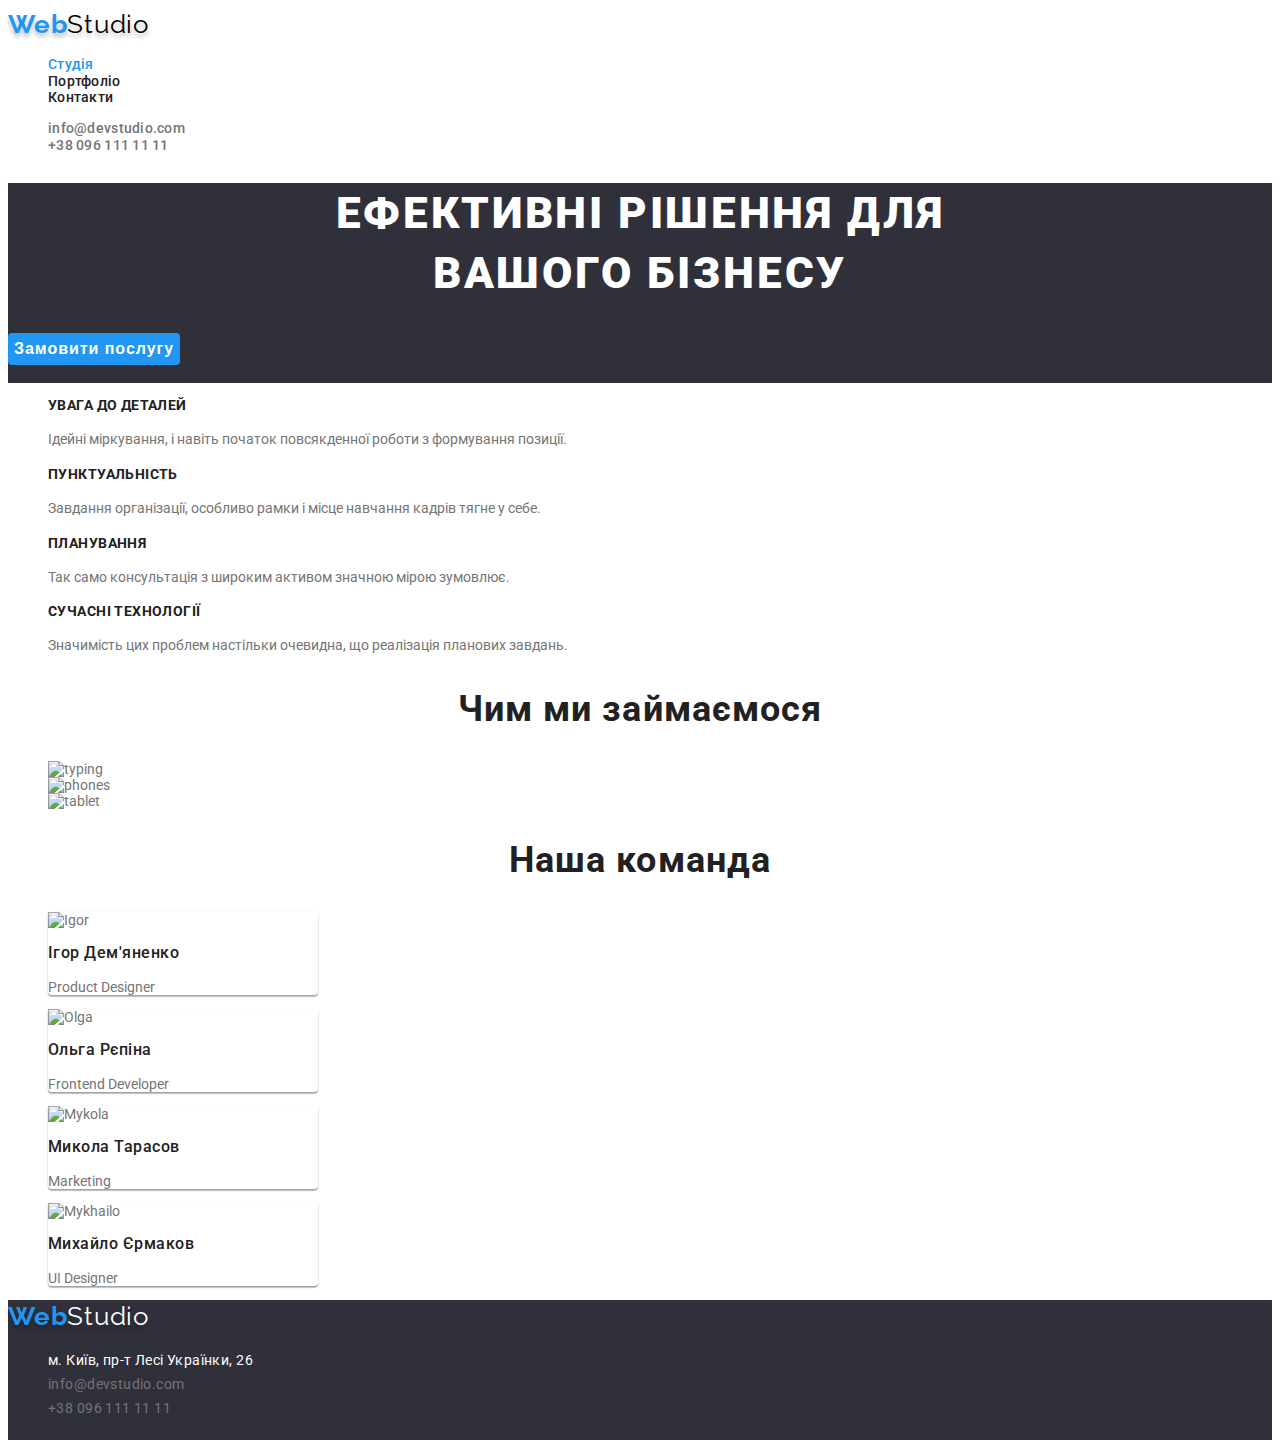
==== index.html @ 5a124418 "font and line-height were added" ====
<!DOCTYPE html>
<html lang="uk">
<head>
    <meta charset="UTF-8">
    <meta http-equiv="X-UA-Compatible" content="IE=edge">
    <meta name="viewport" content="width=device-width, initial-scale=1.0">
    <title>WebStudio</title>
    <link rel="stylesheet" href="./css/styles.css">
    <link rel="preconnect" href="https://fonts.googleapis.com"> 
    <link rel="preconnect" href="https://fonts.gstatic.com" crossorigin> 
    <link href="https://fonts.googleapis.com/css2?family=Oleo+Script&family=Raleway:wght@700&family=Roboto:wght@400;500;700;900&display=swap" rel="stylesheet">
</head>
<body>
    <header>
        <nav>
           <a href="./index.html" class="logo-first">Web</a><a href="./index.html" class="logo-second">Studio</a>
           <ul class="list">
              <li><a href="./index.html" class="header-link link header-link-active">Студія</a></li> 
              <li><a href="./portfolio.html" class="header-link">Портфоліо</a></li>
              <li><a href="#" class="header-link">Контакти</a></li>
           </ul>
        </nav>
        <ul class="list">
            <li><a href="mailto:winfo@devstudio.com" class="header-link-contacts">info@devstudio.com</a></li>
            <li><a href="tel:+380961111111" class="header-link-contacts">+38 096 111 11 11</a></li>
        </ul>
    </header>
    <section class="first-section">
        <h1 class="first-section-text">ЕФЕКТИВНІ РІШЕННЯ ДЛЯ<br>ВАШОГО БІЗНЕСУ</h1>
            <button class="primary-button" type="button">Замовити послугу</button>
    </section>
    <section>
        <h2 class="section-title" hidden>Наші переваги</h2>
        <ul class="list">
            <li>
                <h3 class="section-subtitle">УВАГА ДО ДЕТАЛЕЙ</h3>
                <p class="p-text">Ідейні міркування, і навіть початок повсякденної роботи з формування позиції.</p>
            </li>
            <li>
                <h3 class="section-subtitle">ПУНКТУАЛЬНІСТЬ</h3>
                <p class="p-text">Завдання організації, особливо рамки і місце навчання кадрів тягне у себе.</p>
            </li>
            <li>
                <h3 class="section-subtitle">ПЛАНУВАННЯ</h3>
                <p class="p-text">Так само консультація з широким активом значною мірою зумовлює.</p>
            </li>
            <li>
                <h3 class="section-subtitle">СУЧАСНІ ТЕХНОЛОГІЇ</h3>
                <p class="p-text">Значимість цих проблем настільки очевидна, що реалізація планових завдань.</p>
            </li>
        </ul>
    </section>
    <section>
        <h2 class="section-title">Чим ми займаємося</h2>
        <ul class="list">
            <li>
                <img src="./images/photo1.jpg" alt="typing" width="370">
            </li>
            <li>
                <img src="./images/photo2.jpg" alt="phones" width="370">
            </li>
            <li>
                <img src="./images/photo3.jpg" alt="tablet" width="370">
            </li>
        </ul>
    </section>
    <section>
        <h2 class="section-title">Наша команда</h2>
        <ul class="list">
            <li class="teammember-frame">
                <img src="./images/person1.jpg" alt="Igor" width="270">
                <h3 class="teammember-name">Ігор Дем'яненко</h3>
                <p class="p-text-teammember">Product Designer</p>
            </li>
            <li class="teammember-frame">
                <img src="./images/person2.jpg" alt="Olga" width="270">
                <h3 class="teammember-name">Ольга Рєпіна</h3>
                <p class="p-text-teammember">Frontend Developer</p>
            </li>
            <li class="teammember-frame">
                <img src="./images/person3.jpg" alt="Mykola" width="270">
                <h3 class="teammember-name">Микола Тарасов</h3>
                <p class="p-text-teammember">Marketing</p>
            </li>
            <li class="teammember-frame">
                <img src="./images/person4.jpg" alt="Mykhailo" width="270">
                <h3 class="teammember-name">Михайло Єрмаков</h3>
                <p class="p-text-teammember">UI Designer</p>
            </li>
        </ul>
    </section>
    <footer class="footer-section">
        <a href="./index.html" class="logo-first">Web</a><a href="./index.html" class="logo-second-footer">Studio</a>
        <address>
            <ul class="list">
                <li><a class="footer-link" href="https://www.google.com/maps/d/u/0/viewer?mid=10uSM3H-mIU3GznYo2szRIEphczw&hl=en_US&ll=50.42732700000001%2C30.538092&z=17" target="_blank" rel="noopener noreferrer nofollow">м. Київ, пр-т Лесі Українки, 26 </a> </li>
                <li><a class="footer-link-contacts" href="mailto:winfo@devstudio.com">info@devstudio.com</a></li>
                <li><a class="footer-link-contacts" href="tel:+380961111111">+38 096 111 11 11</a></li>
            </ul>
        </address>
    </footer>
</body>
</html>
---- css/styles.css ----
:root{
    --color-secondary: #212121;
    --color-primary: #757575;
    --color-brand: #2196F3;
    --color-inverted: #FFFFFF;
    --color-background: #Ffffff;
}

body{
font-family: 'Roboto', sans-serif;
font-style: normal;
color: var(--color-primary);
background-color: var(--color-background);
font-size: 14px;
}
.primary-button{
color: var(--color-inverted);
background-color: var(--color-brand);
border: 0;
text-align: center;
cursor: pointer;
font-size: 16px;
font-weight: 700;
line-height: 1.88;
letter-spacing: 0.06em;
border-radius: 4px;
}
.primary-button:hover{
color: var(--color-inverted);
background-color: var(--color-brand);
border: 1px solid var(--color-brand);
}
.primary-button:focus{
color: var(--color-inverted);
background-color: var(--color-brand);
}
.primary-button:active{
color: var(--color-inverted);
background-color: var(--color-brand);
}
.portfolio-filter{
color: var(--color-secondary);
background-color: #F5F4FA;
font-family: 'Roboto';
border-radius: 4px;
font-weight: 500;
font-size: 16px;
line-height: 1.63;
text-align: center;
letter-spacing: 0.03em;
border-style: none;
border-color: var(--color-inverted);
cursor: pointer;
}
.portfolio-filter:hover{
color: var(--color-inverted);
background-color: var(--color-brand);
}
.portfolio-filter:focus{
color: var(--color-inverted);
background-color: var(--color-brand);
}
.portfolio-filter:active{
color: var(--color-inverted);
background-color: var(--color-brand);
}
.header-link{
font-weight: 500;
font-size: 14px;
line-height: 1.2;
letter-spacing: 0.02em;
text-decoration: none;
list-style: none;
color: var(--color-secondary);
}
.header-link:hover {
color: var(--color-brand);
}
.header-link:focus {
color: var(--color-brand);
}
.header-link-active{
color: var(--color-brand);
}

.header-link-contacts{
font-weight: 500;
font-size: 14px;
line-height: 1.2;
letter-spacing: 0.02em;
text-decoration: none;
list-style: none;
color: var(--color-primary);
}
.header-link-contacts:hover {
color: var(--color-brand);
}
.header-link-contacts:focus {
color: var(--color-brand);
}
.footer-link{
font-weight: 400;
font-size: 14px;
line-height: 1.8;
letter-spacing: 0.03em;
text-decoration: none;
list-style: none;
font-style: normal;
color: var(--color-inverted);
}
.footer-link:hover {
color: var(--color-brand);
}
.footer-link:focus {
color: var(--color-brand);
}
.footer-link-active{
color: var(--color-brand);
}
.first-section{
background: #2F303A;
height: 200px;
}
.first-section-text{
font-weight: 900;
font-size: 44px;
line-height: 60px;
text-align: center;
letter-spacing: 0.06em;
text-transform: uppercase;
color: #FFFFFF;
}
.section-subtitle{
font-weight: 700;
font-size: 14px;
line-height: 1.2;
letter-spacing: 0.03em;
text-transform: uppercase;
color: var(--color-secondary);
}
.section-title{
font-weight: 700;
font-size: 36px;
line-height: 1.2;
text-align: center;
letter-spacing: 0.03em;
color: var(--color-secondary);
}
.portfolio-element{
font-weight: 700;
font-size: 18px;
line-height: 2;
letter-spacing: 0.06em;
color: var(--color-secondary);
}
.portfolio-group{
font-weight: 400;
font-size: 16px;
line-height: 1.8;
letter-spacing: 0.03em;
}
.portfolio-frame{
box-sizing: border-box;
background: #FFFFFF;
border: 1px solid #EEEEEE;
width: 370px;
height: 404px;
list-style: none;
}
.teammember-frame{
background: #FFFFFF;
box-shadow: 0px 1px 3px rgba(0, 0, 0, 0.12), 0px 1px 1px rgba(0, 0, 0, 0.14), 0px 2px 1px rgba(0, 0, 0, 0.2);
border-radius: 0px 0px 4px 4px;
list-style: none;
width: 270px;
}
.logo-first{   
font-family: 'Raleway';
font-style: normal;
font-weight: 700;
font-size: 26px;
line-height: 1.2;
letter-spacing: 0.03em;
color: var(--color-brand);
text-decoration: none;
text-shadow: 0px 4px 4px rgba(0, 0, 0, 0.25);
}
.logo-second{
font-family: 'Raleway';
font-style: normal;
font-weight: 400;
font-size: 26px;
line-height: 1.3;
letter-spacing: 0.03em;
color: #000000;
text-decoration: none;
list-style: none;
text-shadow: 0px 4px 4px rgba(0, 0, 0, 0.25);
}
.logo-second-footer{
font-family: 'Raleway';
font-style: normal;
font-weight: 400;
font-size: 26px;
line-height: 1.3;
letter-spacing: 0.03em;
color: #FFFFFF;
text-decoration: none;
list-style: none;
text-shadow: 0px 4px 4px rgba(0, 0, 0, 0.25);
}
.list{
    list-style: none;
}
.footer-section{
background: #2F303A;
height: 140px; 
}
.p-text{
line-height: 1.71;
}
.p-text-teammember{
line-height: 1.17;
}
.teammember-name{
font-weight: 500;
font-size: 16px;
line-height: 1.17;
letter-spacing: 0.03em;
color: var(--color-secondary);
}
.footer-link-contacts{
font-weight: 400;
font-size: 14px;
line-height: 1.71;
letter-spacing: 0.03em;
text-decoration: none;
list-style: none;
font-style: normal;
color: var(--color-primary);
}
.footer-link-contacts:hover {
color: var(--color-brand);
}
.footer-link-contacts:focus {
color: var(--color-brand);
}
.footer-link-contacts:active{
color: var(--color-brand);
}
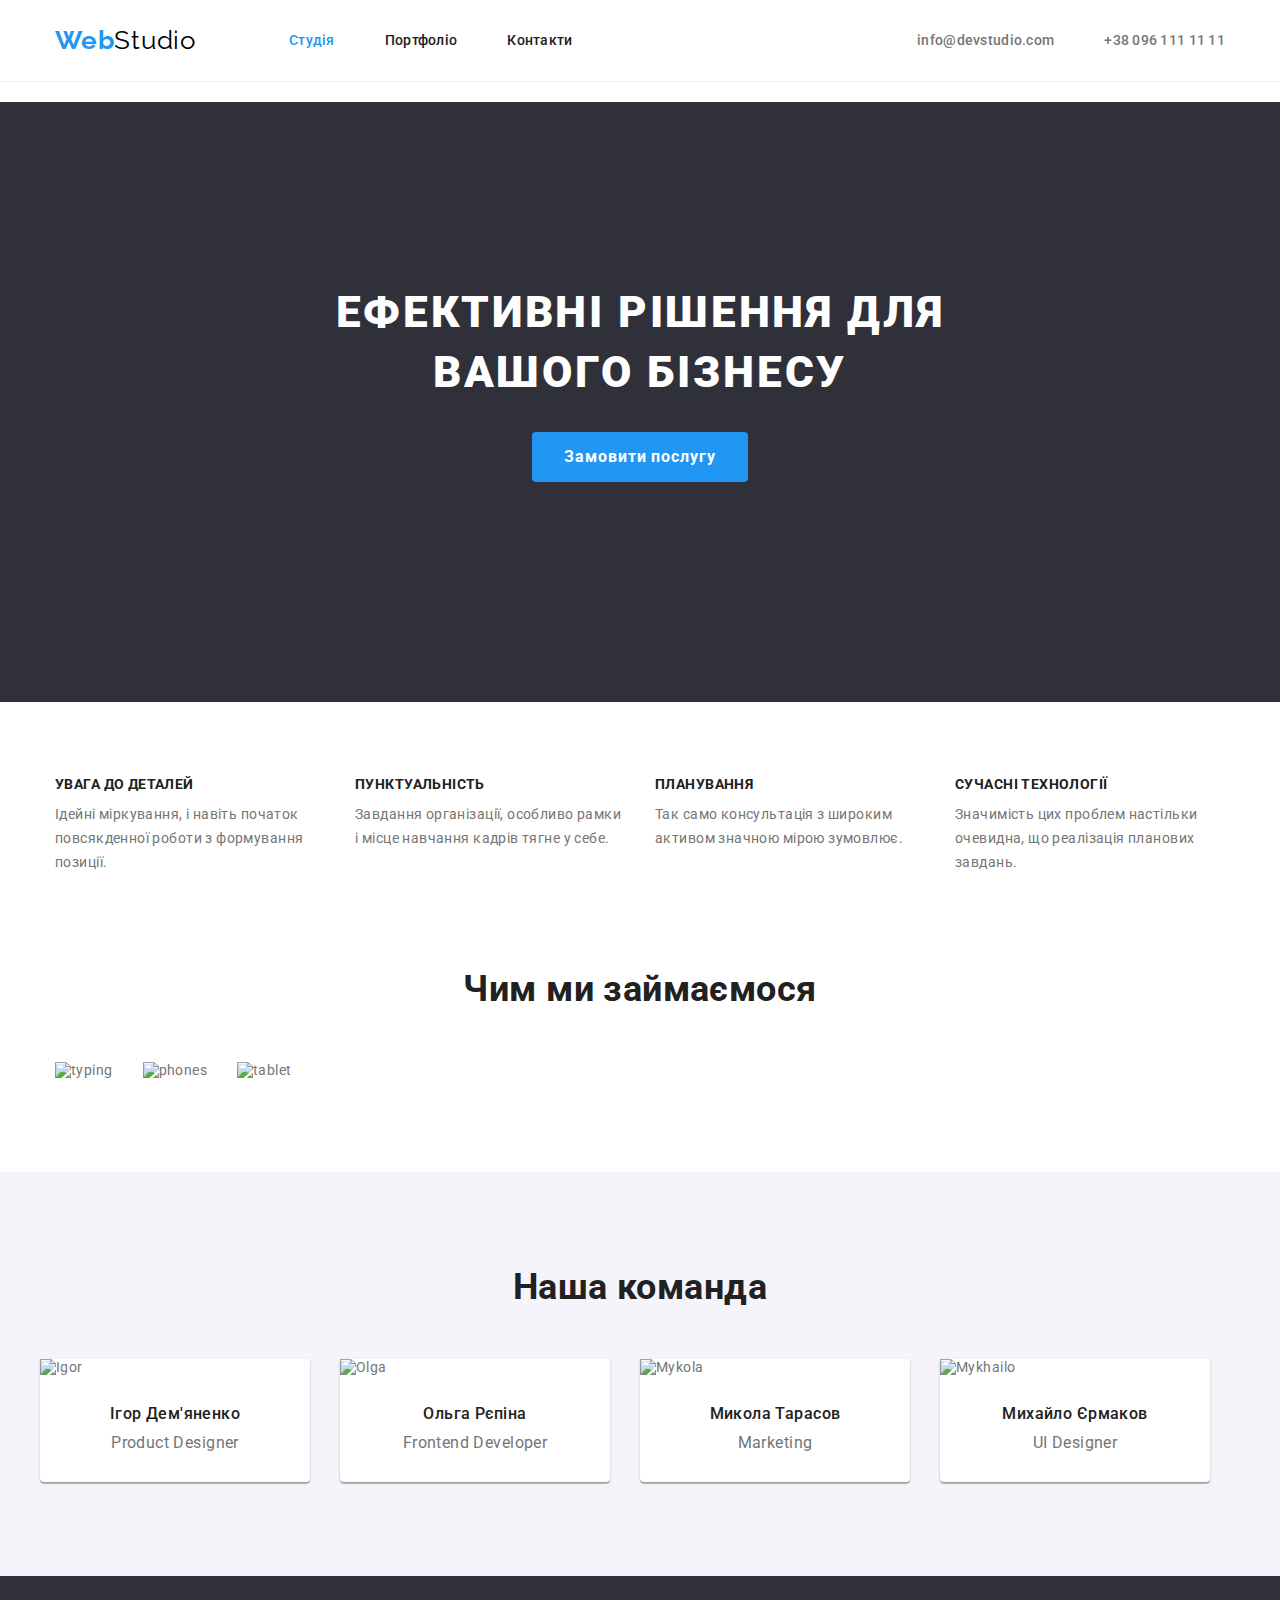
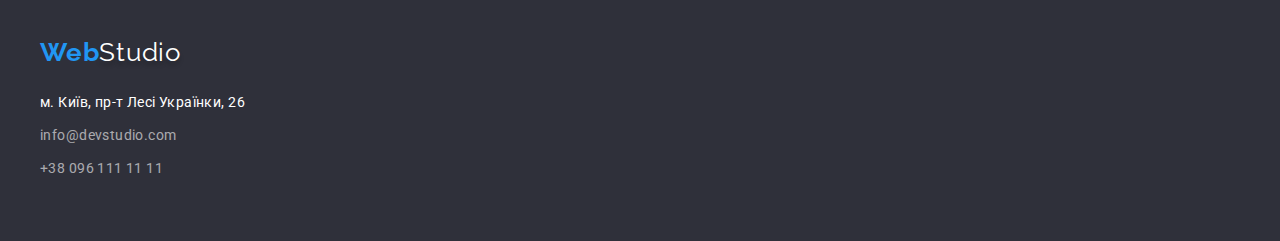
==== commit f3c668b4: "v1" ====
--- a/index.html
+++ b/index.html
@@ -5,68 +5,69 @@
     <meta http-equiv="X-UA-Compatible" content="IE=edge">
     <meta name="viewport" content="width=device-width, initial-scale=1.0">
     <title>WebStudio</title>
-    <link rel="stylesheet" href="./css/styles.css">
     <link rel="preconnect" href="https://fonts.googleapis.com"> 
     <link rel="preconnect" href="https://fonts.gstatic.com" crossorigin> 
     <link href="https://fonts.googleapis.com/css2?family=Oleo+Script&family=Raleway:wght@700&family=Roboto:wght@400;500;700;900&display=swap" rel="stylesheet">
+    <link rel="stylesheet" href="https://cdnjs.cloudflare.com/ajax/libs/modern-normalize/1.1.0/modern-normalize.min.css">
+    <link rel="stylesheet" href="./css/styles.css">
 </head>
 <body>
-    <header>
-        <nav>
-           <a href="./index.html" class="logo-first">Web</a><a href="./index.html" class="logo-second">Studio</a>
-           <ul class="list">
-              <li><a href="./index.html" class="header-link link header-link-active">Студія</a></li> 
-              <li><a href="./portfolio.html" class="header-link">Портфоліо</a></li>
-              <li><a href="#" class="header-link">Контакти</a></li>
-           </ul>
+    <header class="page-header">
+        <nav class="container-nav">
+            <a href="./index.html" class="logo-first">Web</a><a href="./index.html" class="logo-second">Studio</a>
+            <ul class="list-header">
+                <li class="list-header-item"><a href="./index.html" class="header-link link header-link-active">Студія</a></li> 
+                <li class="list-header-item"><a href="./portfolio.html" class="header-link">Портфоліо</a></li>
+                <li class="list-header-item"><a href="#" class="header-link">Контакти</a></li>
+            </ul>
+            <ul class="list-header-contact">
+            <li class="list-header-item-contact"><a href="mailto:winfo@devstudio.com" class="header-link-contacts">info@devstudio.com</a></li>
+            <li class="list-header-item-contact"><a href="tel:+380961111111" class="header-link-contacts">+38 096 111 11 11</a></li>
+            </ul>
         </nav>
-        <ul class="list">
-            <li><a href="mailto:winfo@devstudio.com" class="header-link-contacts">info@devstudio.com</a></li>
-            <li><a href="tel:+380961111111" class="header-link-contacts">+38 096 111 11 11</a></li>
-        </ul>
     </header>
-    <section class="first-section">
+    <section class="container-res first-section">
         <h1 class="first-section-text">ЕФЕКТИВНІ РІШЕННЯ ДЛЯ<br>ВАШОГО БІЗНЕСУ</h1>
-            <button class="primary-button" type="button">Замовити послугу</button>
+        <button class="primary-button" type="button">Замовити послугу</button>
     </section>
-    <section>
+    <section class="section-cons container-res">
         <h2 class="section-title" hidden>Наші переваги</h2>
-        <ul class="list">
-            <li>
+        <ul class="list-cons">
+            <li class="list-cons-item">
                 <h3 class="section-subtitle">УВАГА ДО ДЕТАЛЕЙ</h3>
                 <p class="p-text">Ідейні міркування, і навіть початок повсякденної роботи з формування позиції.</p>
             </li>
-            <li>
+            <li class="list-cons-item">
                 <h3 class="section-subtitle">ПУНКТУАЛЬНІСТЬ</h3>
                 <p class="p-text">Завдання організації, особливо рамки і місце навчання кадрів тягне у себе.</p>
             </li>
-            <li>
+            <li class="list-cons-item">
                 <h3 class="section-subtitle">ПЛАНУВАННЯ</h3>
                 <p class="p-text">Так само консультація з широким активом значною мірою зумовлює.</p>
             </li>
-            <li>
+            <li class="list-cons-item">
                 <h3 class="section-subtitle">СУЧАСНІ ТЕХНОЛОГІЇ</h3>
                 <p class="p-text">Значимість цих проблем настільки очевидна, що реалізація планових завдань.</p>
             </li>
         </ul>
     </section>
-    <section>
+    <section class="section-activities container-res">
         <h2 class="section-title">Чим ми займаємося</h2>
-        <ul class="list">
-            <li>
+        <ul class="list-specialities">
+            <li class="list-specialities-item">
                 <img src="./images/photo1.jpg" alt="typing" width="370">
             </li>
-            <li>
+            <li class="list-specialities-item">
                 <img src="./images/photo2.jpg" alt="phones" width="370">
             </li>
-            <li>
+            <li class="list-specialities-item">
                 <img src="./images/photo3.jpg" alt="tablet" width="370">
             </li>
         </ul>
     </section>
-    <section>
-        <h2 class="section-title">Наша команда</h2>
-        <ul class="list">
+    <section class="section-teammembers container-res">
+        <h2 class="section-title-team">Наша команда</h2>
+        <ul class="list-members">
             <li class="teammember-frame">
                 <img src="./images/person1.jpg" alt="Igor" width="270">
                 <h3 class="teammember-name">Ігор Дем'яненко</h3>
@@ -90,14 +91,16 @@
         </ul>
     </section>
     <footer class="footer-section">
-        <a href="./index.html" class="logo-first">Web</a><a href="./index.html" class="logo-second-footer">Studio</a>
-        <address>
-            <ul class="list">
-                <li><a class="footer-link" href="https://www.google.com/maps/d/u/0/viewer?mid=10uSM3H-mIU3GznYo2szRIEphczw&hl=en_US&ll=50.42732700000001%2C30.538092&z=17" target="_blank" rel="noopener noreferrer nofollow">м. Київ, пр-т Лесі Українки, 26 </a> </li>
-                <li><a class="footer-link-contacts" href="mailto:winfo@devstudio.com">info@devstudio.com</a></li>
-                <li><a class="footer-link-contacts" href="tel:+380961111111">+38 096 111 11 11</a></li>
-            </ul>
-        </address>
+        <nav class="container-footer">
+            <a href="./index.html" class="logo-first">Web</a><a href="./index.html" class="logo-second-footer">Studio</a>
+            <address class="adress-footer">
+                <ul class="list-footer">
+                    <li class="footer-item"><a class="footer-link" href="https://www.google.com/maps/d/u/0/viewer?mid=10uSM3H-mIU3GznYo2szRIEphczw&hl=en_US&ll=50.42732700000001%2C30.538092&z=17" target="_blank" rel="noopener noreferrer nofollow">м. Київ, пр-т Лесі Українки, 26 </a> </li>
+                    <li class="footer-item"><a class="footer-link-contacts" href="mailto:winfo@devstudio.com">info@devstudio.com</a></li>
+                    <li class="footer-item"><a class="footer-link-contacts" href="tel:+380961111111">+38 096 111 11 11</a></li>
+                </ul>
+            </address>
+        </nav>
     </footer>
 </body>
 </html>--- a/css/styles.css
+++ b/css/styles.css
@@ -1,29 +1,62 @@
+html{
+    box-sizing: border-box;
+}
 :root{
     --color-secondary: #212121;
     --color-primary: #757575;
     --color-brand: #2196F3;
     --color-inverted: #FFFFFF;
-    --color-background: #Ffffff;
-}
-
+}
+*,
+*::before, 
+*::after {
+   Box-sizing: inherit;
+}
 body{
 font-family: 'Roboto', sans-serif;
-font-style: normal;
 color: var(--color-primary);
-background-color: var(--color-background);
+background-color: var(--color-inverted);
 font-size: 14px;
+letter-spacing: 0.03em;
+margin: 0px;
+padding: 0px;
+}
+.page-header{
+    border-bottom: 1px solid #ECECEC;
+    margin-bottom: 20px;
+}
+.container-nav{
+    display: flex;
+    margin-left: auto;
+    margin-right: auto;
+    width: 1200px;
+    padding-left: 15px;
+    padding-right: 15px;
+    align-items: center;
+}
+.container-footer{
+    margin-left: auto;
+    margin-right: auto;
+    width: 1200px;
 }
 .primary-button{
+display: inline-block;
 color: var(--color-inverted);
 background-color: var(--color-brand);
-border: 0;
+font-family: 'Roboto', sans-serif;
+border: none;
 text-align: center;
 cursor: pointer;
+min-width: 216px;
 font-size: 16px;
 font-weight: 700;
 line-height: 1.88;
 letter-spacing: 0.06em;
 border-radius: 4px;
+padding: 10px 32px;
+margin-left: auto;
+margin-right: auto;
+display: flex;
 }
 .primary-button:hover{
 color: var(--color-inverted);
@@ -39,58 +72,67 @@
 background-color: var(--color-brand);
 }
 .portfolio-filter{
+display: inline-block;
 color: var(--color-secondary);
 background-color: #F5F4FA;
-font-family: 'Roboto';
+font-family: 'Roboto', sans-serif;
+border: none;
 border-radius: 4px;
 font-weight: 500;
 font-size: 16px;
+letter-spacing: 0.03em;
 line-height: 1.63;
-text-align: center;
-letter-spacing: 0.03em;
+padding: 6px 22px;
+text-align: center;
 border-style: none;
 border-color: var(--color-inverted);
 cursor: pointer;
 }
-.portfolio-filter:hover{
+.portfolio-filter-item{
+margin-right: 8px;
+}
+.portfolio-filter-item:last-child{
+margin-right: 0px;
+}
+.portfolio-filter:hover, .portfolio-filter:focus, .portfolio-filter:active{
+padding: 6px 25px;
 color: var(--color-inverted);
 background-color: var(--color-brand);
 }
-.portfolio-filter:focus{
-color: var(--color-inverted);
-background-color: var(--color-brand);
-}
-.portfolio-filter:active{
-color: var(--color-inverted);
-background-color: var(--color-brand);
-}
 .header-link{
+display: block;
 font-weight: 500;
-font-size: 14px;
 line-height: 1.2;
 letter-spacing: 0.02em;
 text-decoration: none;
 list-style: none;
 color: var(--color-secondary);
-}
-.header-link:hover {
-color: var(--color-brand);
-}
-.header-link:focus {
-color: var(--color-brand);
-}
-.header-link-active{
-color: var(--color-brand);
-}
+padding-top: 32px;
+padding-bottom: 32px;
+}
+.header-link:hover, .header-link:focus, .header-link-active {
+color: var(--color-brand);
+}
+.header-link-contacts{
+display: inline-block;
+font-weight: 500;
+line-height: 1.2;
+letter-spacing: 0.02em;
+text-decoration: none;
+list-style: none;
+color: var(--color-primary);
+}
+.list-header-contact{
+    display: flex;
+    list-style: none;
+    margin: 0px;
+    padding: 0px;
+    margin-left: auto;
+    margin-right: 0px;
 
-.header-link-contacts{
-font-weight: 500;
-font-size: 14px;
-line-height: 1.2;
-letter-spacing: 0.02em;
-text-decoration: none;
-list-style: none;
-color: var(--color-primary);
+}
+.list-header-contact:last-child{
+margin-right: 0px;
 }
 .header-link-contacts:hover {
 color: var(--color-brand);
@@ -100,9 +142,7 @@
 }
 .footer-link{
 font-weight: 400;
-font-size: 14px;
 line-height: 1.8;
-letter-spacing: 0.03em;
 text-decoration: none;
 list-style: none;
 font-style: normal;
@@ -119,9 +159,18 @@
 }
 .first-section{
 background: #2F303A;
-height: 200px;
+padding-bottom: 220px;
+align-items: center;
+padding-top: 180px;
+}
+.initial-section{
+background: #F5F5F5;
+margin-top: 0px;
+margin-bottom: 0px;
 }
 .first-section-text{
+margin: 0px;
+padding-bottom: 30px;
 font-weight: 900;
 font-size: 44px;
 line-height: 60px;
@@ -129,22 +178,40 @@
 letter-spacing: 0.06em;
 text-transform: uppercase;
 color: #FFFFFF;
+margin-left: auto;
+margin-right: auto;
 }
 .section-subtitle{
 font-weight: 700;
 font-size: 14px;
 line-height: 1.2;
-letter-spacing: 0.03em;
 text-transform: uppercase;
 color: var(--color-secondary);
+margin: 0px;
+margin-bottom: 10px;
 }
 .section-title{
 font-weight: 700;
 font-size: 36px;
 line-height: 1.2;
 text-align: center;
-letter-spacing: 0.03em;
-color: var(--color-secondary);
+color: var(--color-secondary);
+margin: 0px;
+margin-left: auto;
+margin-right: auto;
+}
+.section-title-team{
+
+    width: 1200px;
+    font-weight: 700;
+font-size: 36px;
+line-height: 1.2;
+text-align: center;
+color: var(--color-secondary);
+margin-left: auto;
+margin-right: auto;
+margin-bottom: 50px;
+margin-top: 0px;
 }
 .portfolio-element{
 font-weight: 700;
@@ -152,19 +219,19 @@
 line-height: 2;
 letter-spacing: 0.06em;
 color: var(--color-secondary);
+margin: 20px 24px 4px 24px;
 }
 .portfolio-group{
 font-weight: 400;
 font-size: 16px;
 line-height: 1.8;
-letter-spacing: 0.03em;
+margin: 0px 24px 20px 24px;
 }
 .portfolio-frame{
 box-sizing: border-box;
 background: #FFFFFF;
 border: 1px solid #EEEEEE;
 width: 370px;
-height: 404px;
 list-style: none;
 }
 .teammember-frame{
@@ -173,6 +240,10 @@
 border-radius: 0px 0px 4px 4px;
 list-style: none;
 width: 270px;
+margin-right: 30px;
+}
+.teammember-frame:last-child{
+margin-right: 0px;
 }
 .logo-first{   
 font-family: 'Raleway';
@@ -183,7 +254,6 @@
 letter-spacing: 0.03em;
 color: var(--color-brand);
 text-decoration: none;
-text-shadow: 0px 4px 4px rgba(0, 0, 0, 0.25);
 }
 .logo-second{
 font-family: 'Raleway';
@@ -195,7 +265,7 @@
 color: #000000;
 text-decoration: none;
 list-style: none;
-text-shadow: 0px 4px 4px rgba(0, 0, 0, 0.25);
+margin-right: 93px;
 }
 .logo-second-footer{
 font-family: 'Raleway';
@@ -209,35 +279,117 @@
 list-style: none;
 text-shadow: 0px 4px 4px rgba(0, 0, 0, 0.25);
 }
-.list{
+.list-header{
+display: flex;
+list-style: none;
+margin: 0px;
+padding: 0px;
+margin-left: 0px;
+margin-right: 0px;
+}
+.list-header-item{
+margin-right: 50px;
+}
+.list-header-item:last-child{
+margin-right: 0px;
+}
+.list-header-item-contact{
+    margin-right: 50px;
+    }
+    .list-header-item-contact:last-child{
+    margin-right: 0px;
+    }
+
+
+.list-footer{
+list-style: none;
+margin: 0px;
+padding: 0px;
+}
+.list-cons{
+list-style: none;
+display: flex;
+margin:0pt;
+padding: 0px;
+margin-left: auto;
+margin-right: auto;
+}
+.list-specialities{
     list-style: none;
-}
+    display: flex;
+    margin-top: 50px;
+    padding: 0px;
+    margin-left: auto;
+    margin-right: auto;
+    margin-bottom: 0px;
+    }
+.list-specialities-item{
+margin-right: 30px;
+}
+.list-specialities-item:last-child{
+margin-right: 0px;
+}
+.list-filters{
+    list-style: none;
+    display: flex;
+    margin-top: 0px;
+    padding: 0px;
+    justify-content: center;
+    margin-left: auto;
+    margin-right: auto;
+    margin-bottom: 0px;
+}
+.list-members{
+    width: 1200px;
+    list-style: none;
+    display: flex;
+    margin-top: 0px;
+    padding: 0px;
+    margin-left: auto;
+    margin-right: auto;
+    margin-bottom: 0px;
+    }
 .footer-section{
 background: #2F303A;
-height: 140px; 
+padding-top: 60px;
+margin: 0px;
+padding-bottom: 60px;
+padding-left: 15px;
+padding-right: 15px;
 }
 .p-text{
 line-height: 1.71;
+font-weight: 400;
+margin: 0px;
 }
 .p-text-teammember{
+text-align: center;
 line-height: 1.17;
+font-size: 16px;
+font-weight: 400;
+margin: 0px;
+padding: 0px;
+margin-bottom: 30px;
 }
 .teammember-name{
+width: 270px;
+text-align: center;
 font-weight: 500;
 font-size: 16px;
 line-height: 1.17;
-letter-spacing: 0.03em;
-color: var(--color-secondary);
+color: var(--color-secondary);
+margin: 0px;
+padding: 0px;
+margin-top: 30px;
+margin-bottom: 10px;
 }
 .footer-link-contacts{
 font-weight: 400;
-font-size: 14px;
 line-height: 1.71;
-letter-spacing: 0.03em;
 text-decoration: none;
 list-style: none;
 font-style: normal;
-color: var(--color-primary);
+color: rgba(255, 255, 255, 0.6);
 }
 .footer-link-contacts:hover {
 color: var(--color-brand);
@@ -247,4 +399,63 @@
 }
 .footer-link-contacts:active{
 color: var(--color-brand);
+}
+.section-teammembers{
+    background-color: #F5F4FA;
+padding-top: 94px;
+padding-bottom: 94px;
+}
+.footer-item{
+margin-bottom: 9px;
+}
+.footer-item:last-child{
+margin-bottom: 0px;
+}
+.section-cons{
+    width: 1200px;
+    padding-top: 74px;
+padding-bottom: 94px;
+background-color: var(--color-inverted);
+}
+.list-cons-item{
+margin-right: 30px;
+width: 370px;
+}
+.list-cons-item:last-child{
+margin-right: 0px;  
+}
+.section-activities{
+    width: 1200px;
+    margin: 0pt;
+padding-bottom: 94px;
+background-color: var(--color-inverted);
+align-items: center;
+}
+.adress-footer{
+margin-top: 20px;
+}
+.section-filters{
+width: 1200px;
+margin-top: 94px;
+margin-bottom: 94px;
+background-color: var(--color-inverted);
+padding: 0px;
+margin: 0px;
+}
+.portfolio-filter-elements{
+margin-right: auto;
+margin-left: auto;
+margin-top: 50px;
+margin-bottom: 0px;
+display: flex;
+flex-wrap: wrap;
+gap: 30px;
+list-style: none;
+padding-left: 0px;
+}
+.container-res{    
+padding-left: 15px;
+padding-right: 15px;
+margin-left: auto;
+margin-right: auto;
 }